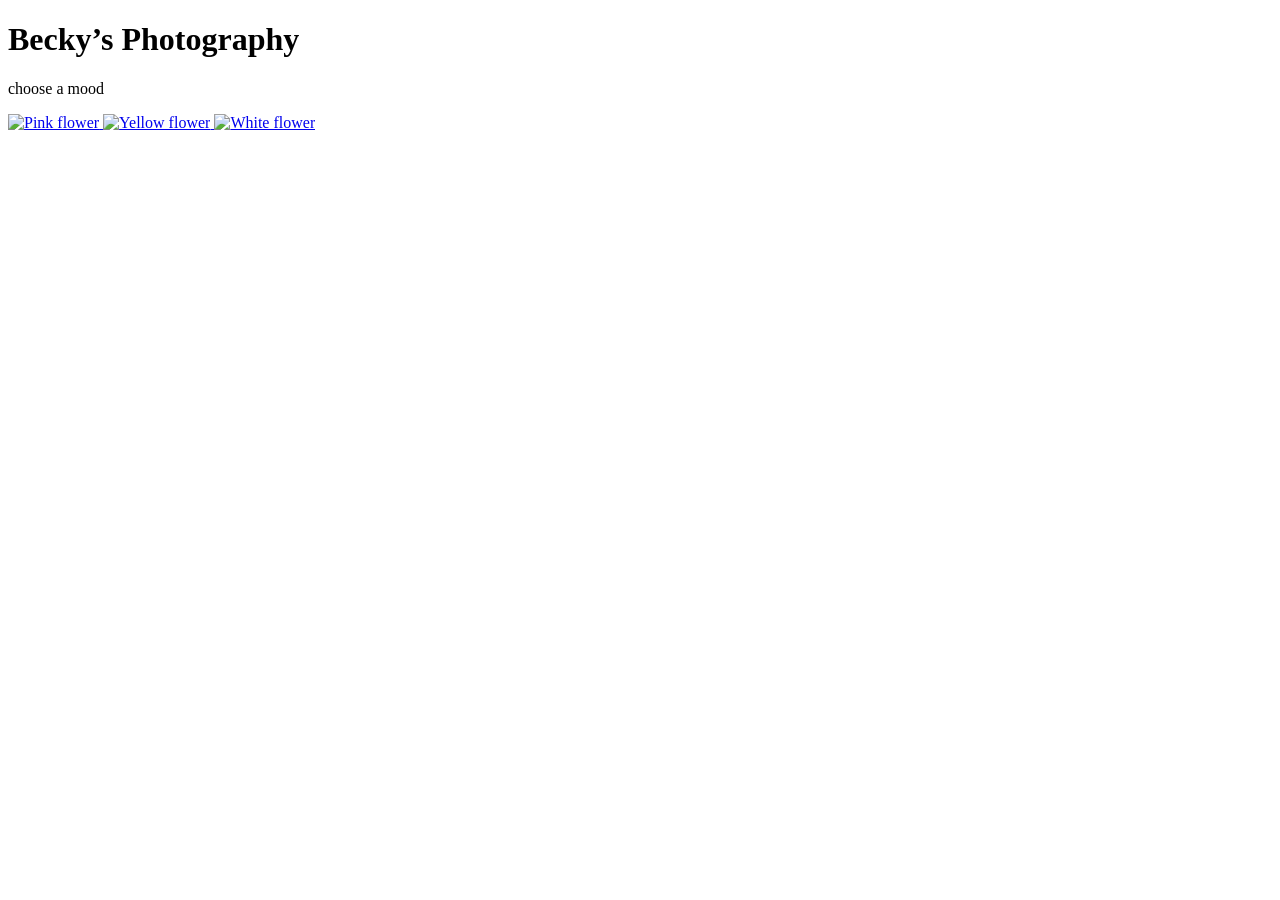
==== index.html @ 24a8c789 "Create index.html" ====
<!DOCTYPE html>
<html>
<head>
    <title>Becky's Photography</title>
    <link rel="stylesheet" href="style.css">
</head>
<body class="home">

    <h1>Becky’s Photography</h1>
    <p class="subtitle">choose a mood</p>

    <div class="flower-menu">
        <a href="pink.html">
            <img src="pinkflower.png" alt="Pink flower">
        </a>

        <a href="yellow.html">
            <img src="yellowflower.png" alt="Yellow flower">
        </a>

        <a href="white.html">
            <img src="whiteflower.png" alt="White flower">
        </a>
    </div>

</body>
</html>
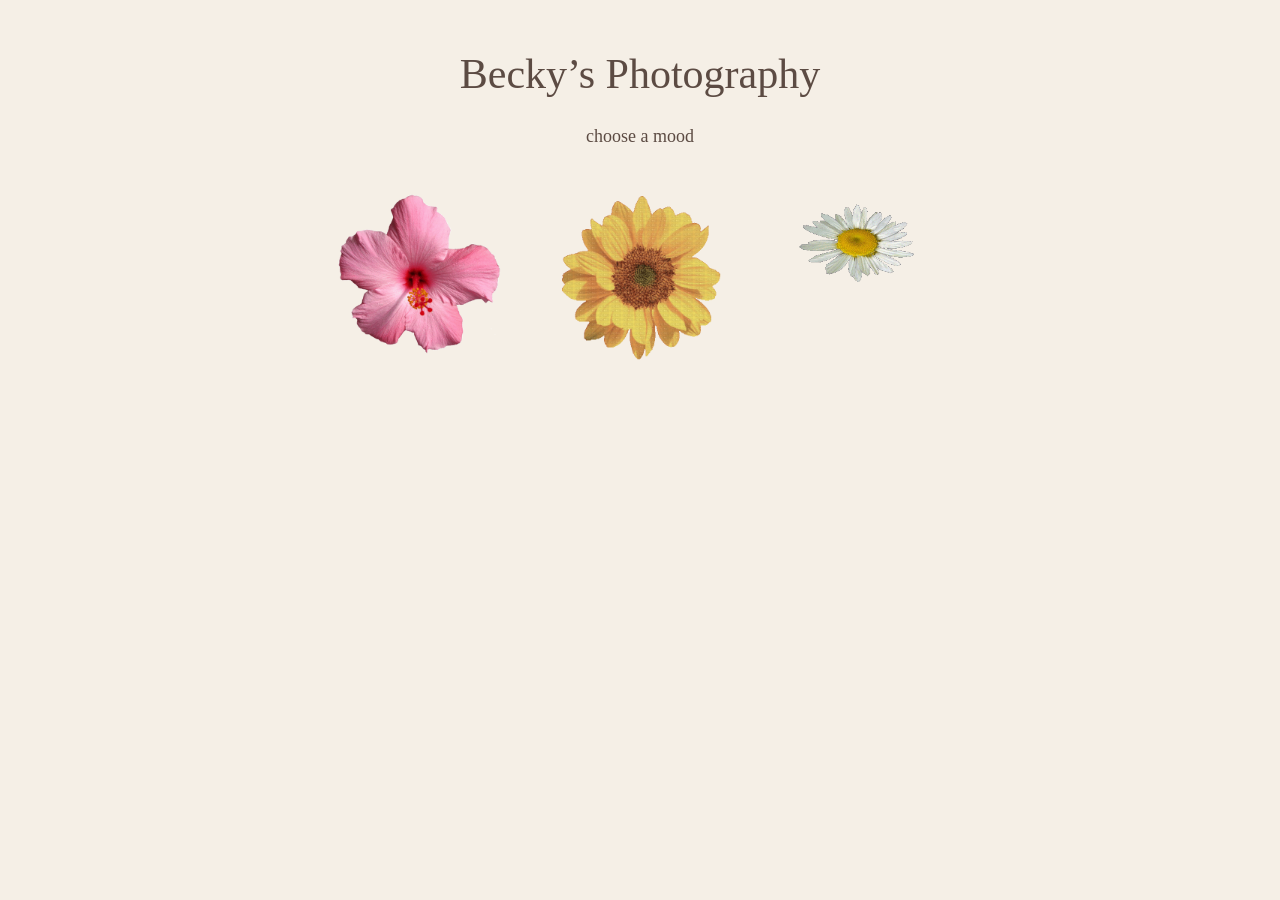
==== commit aa5896b8: "Update index.html" ====
--- a/index.html
+++ b/index.html
@@ -11,15 +11,15 @@
 
     <div class="flower-menu">
         <a href="pink.html">
-            <img src="pinkflower.png" alt="Pink flower">
+            <img src="pinkflower.gif" alt="Pink flower">
         </a>
 
         <a href="yellow.html">
-            <img src="yellowflower.png" alt="Yellow flower">
+            <img src="yellowflower.gif" alt="Yellow flower">
         </a>
 
         <a href="white.html">
-            <img src="whiteflower.png" alt="White flower">
+            <img src="whiteflower.gif" alt="White flower">
         </a>
     </div>
 
--- a/style.css
+++ b/style.css
@@ -0,0 +1,80 @@
+body {
+    margin: 0;
+    padding: 0;
+    font-family: Georgia, serif;
+    text-align: center;
+    color: #5c4b43;
+}
+
+.home {
+    background-color: #f5efe6;
+}
+
+.pink-page {
+    background-color: #f8e6ea;
+}
+
+.yellow-page {
+    background-color: #f3ecd2;
+}
+
+.white-page {
+    background-color: #f4f1eb;
+}
+
+h1 {
+    margin-top: 50px;
+    font-size: 42px;
+    font-weight: normal;
+}
+
+.subtitle {
+    font-size: 18px;
+    margin-bottom: 40px;
+}
+
+.flower-menu {
+    display: flex;
+    justify-content: center;
+    gap: 40px;
+    margin-top: 40px;
+    flex-wrap: wrap;
+}
+
+.flower-menu img {
+    width: 180px;
+    height: auto;
+    transition: transform 0.2s;
+}
+
+.flower-menu img:hover {
+    transform: scale(1.08);
+}
+
+.back {
+    display: block;
+    margin-top: 20px;
+    text-decoration: none;
+    color: #7a665c;
+    font-size: 18px;
+}
+
+h2 {
+    font-size: 32px;
+    font-weight: normal;
+    margin-top: 20px;
+}
+
+.gallery {
+    display: flex;
+    justify-content: center;
+    gap: 20px;
+    flex-wrap: wrap;
+    padding: 40px;
+}
+
+.gallery img {
+    width: 250px;
+    height: auto;
+    border-radius: 10px;
+}
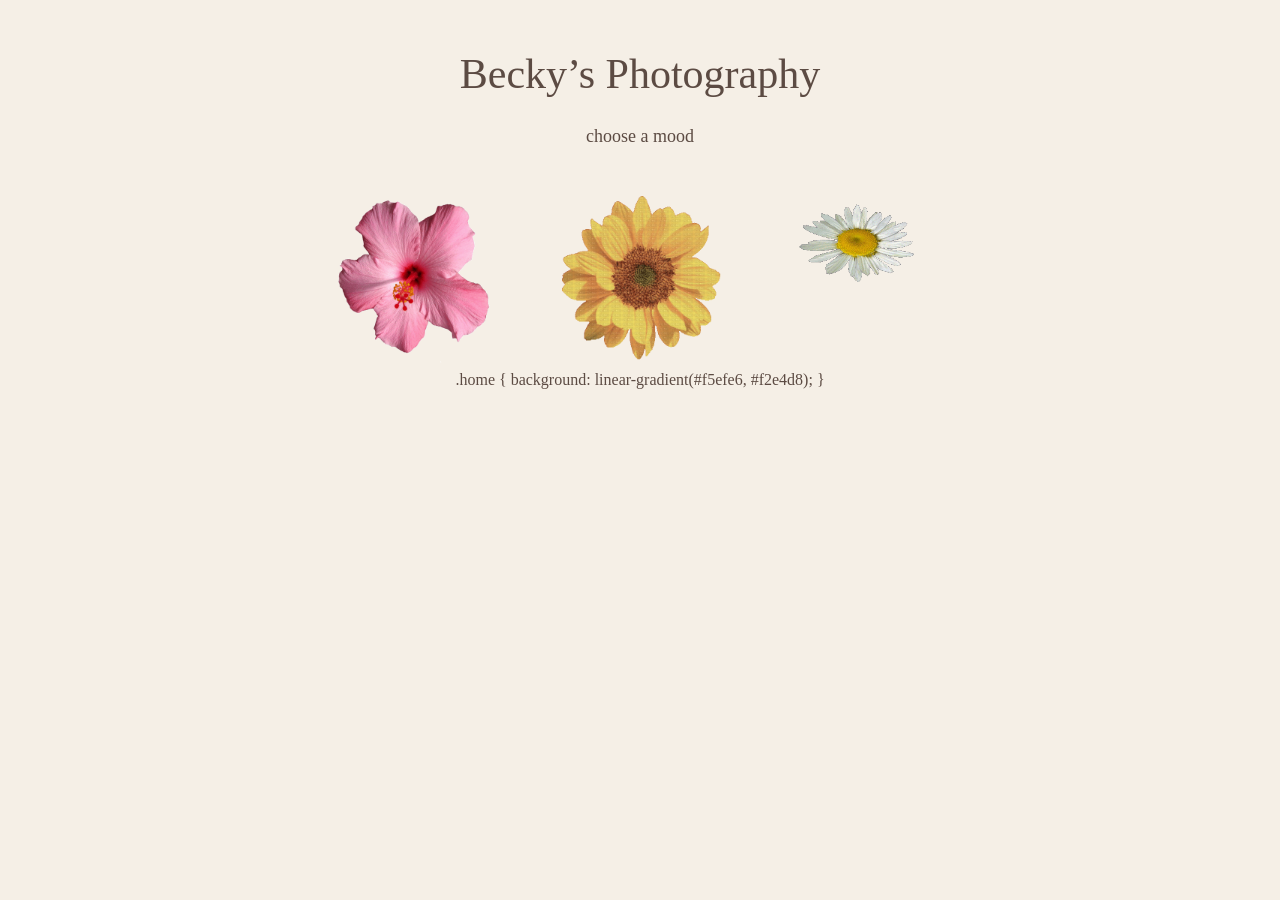
==== commit a2099a1f: "Update index.html" ====
--- a/index.html
+++ b/index.html
@@ -25,3 +25,6 @@
 
 </body>
 </html>
+.home {
+    background: linear-gradient(#f5efe6, #f2e4d8);
+}
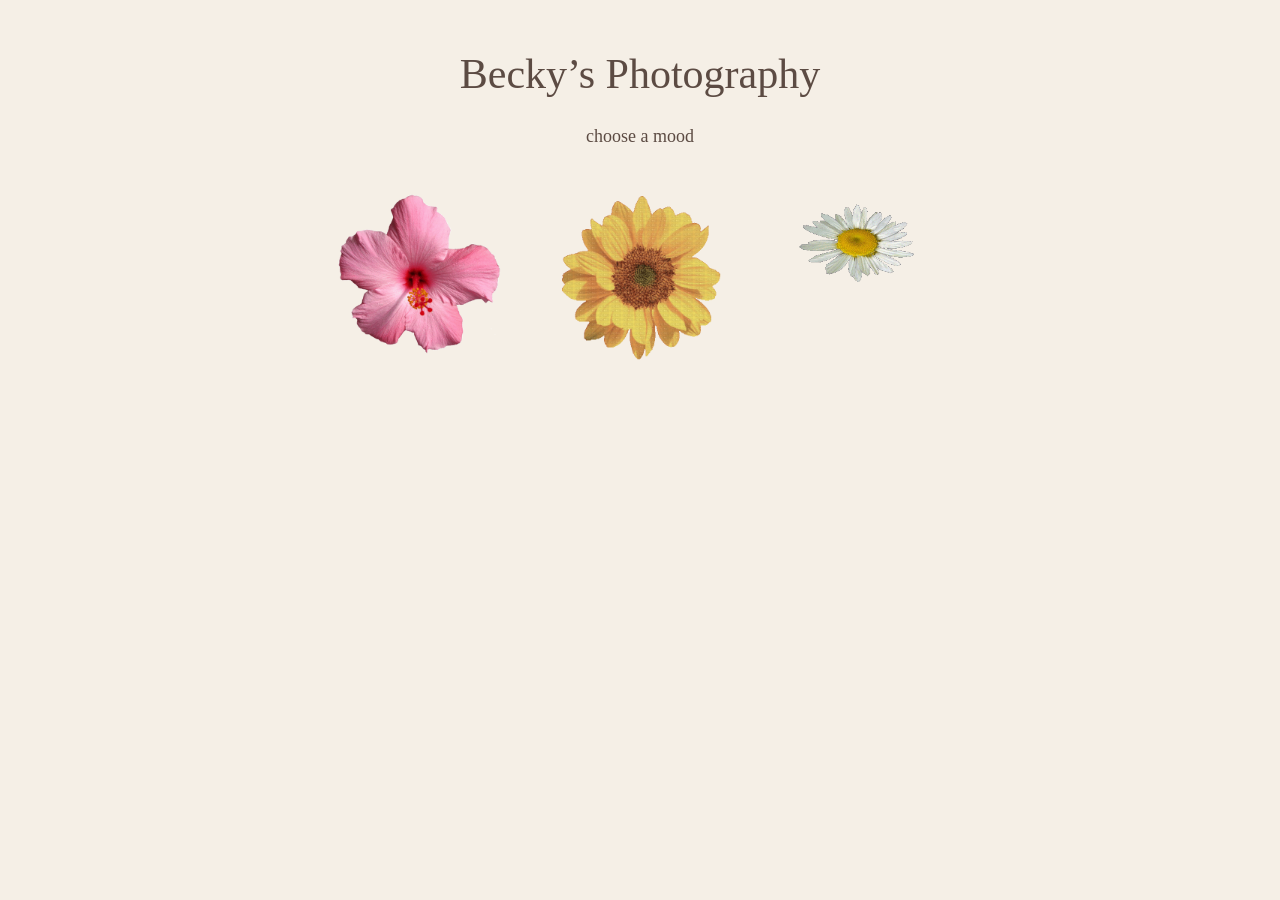
==== commit ed5be8a4: "Update index.html" ====
--- a/index.html
+++ b/index.html
@@ -25,6 +25,3 @@
 
 </body>
 </html>
-.home {
-    background: linear-gradient(#f5efe6, #f2e4d8);
-}
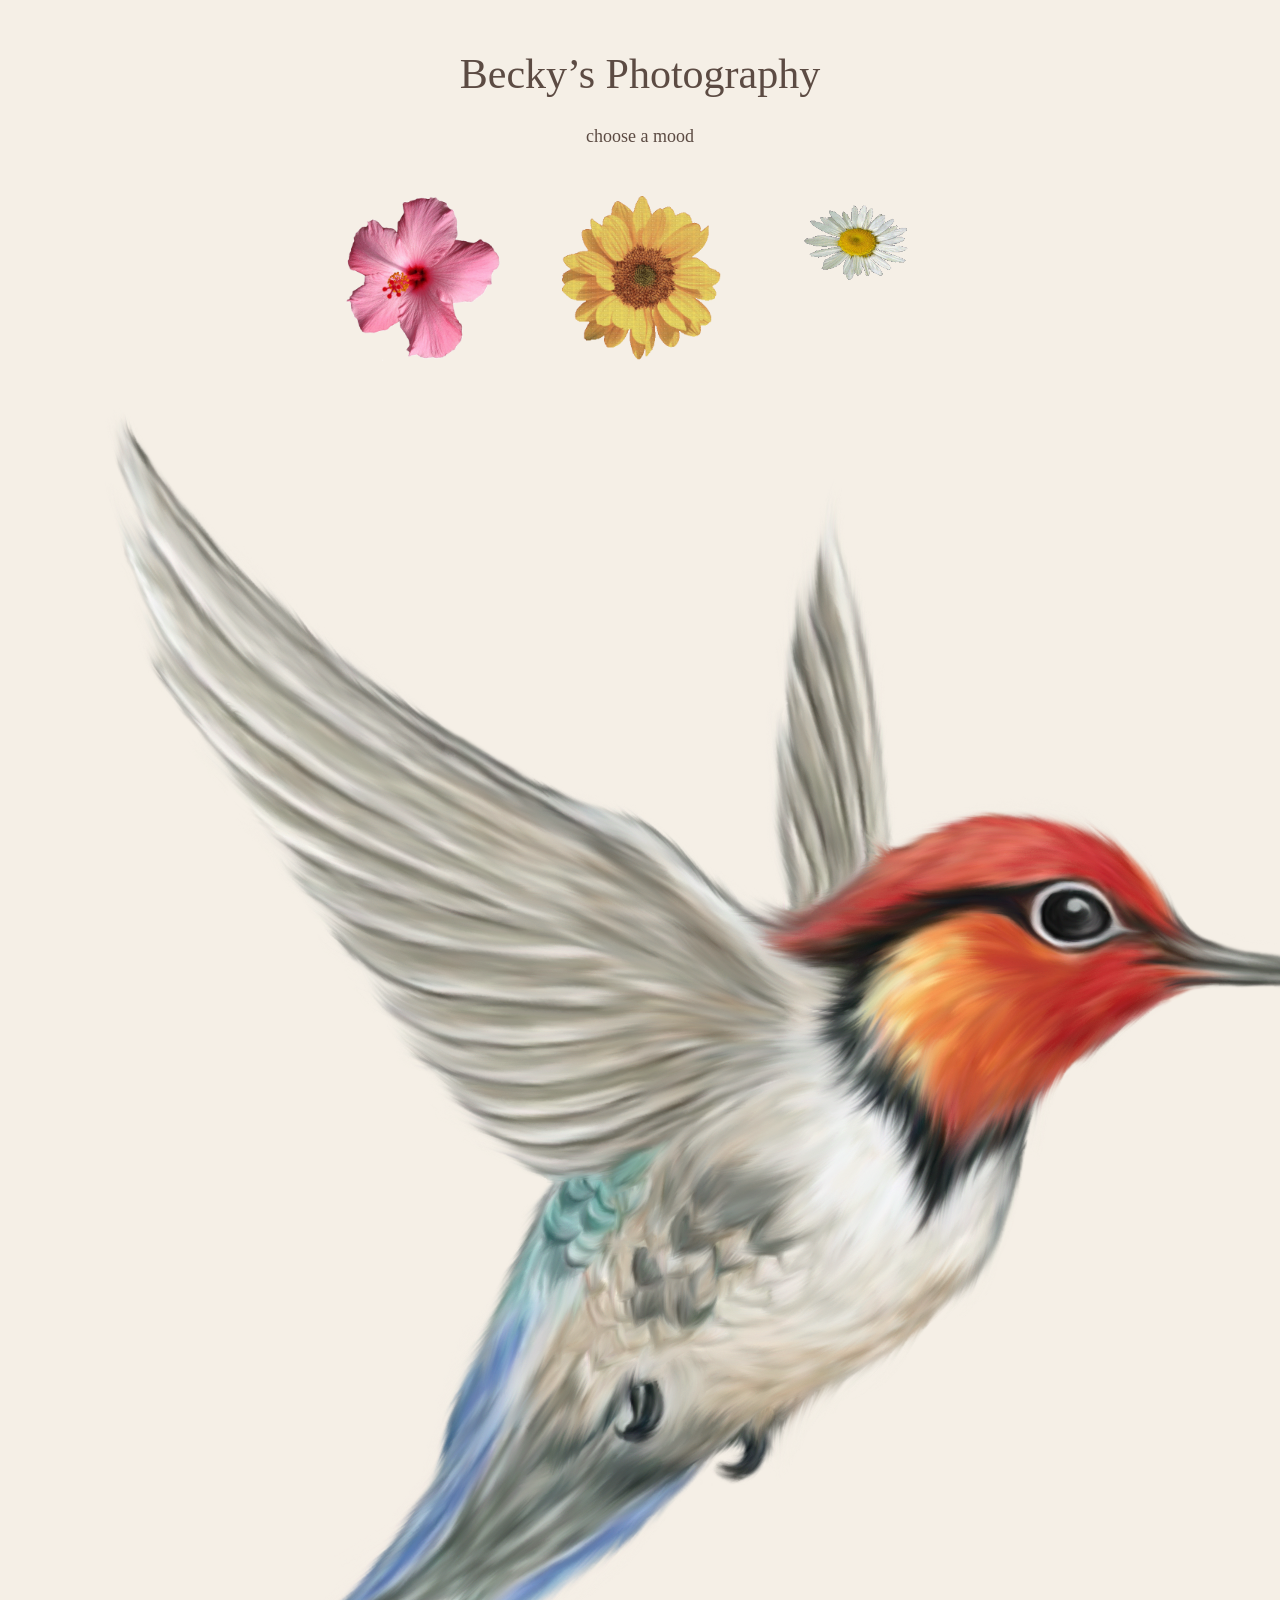
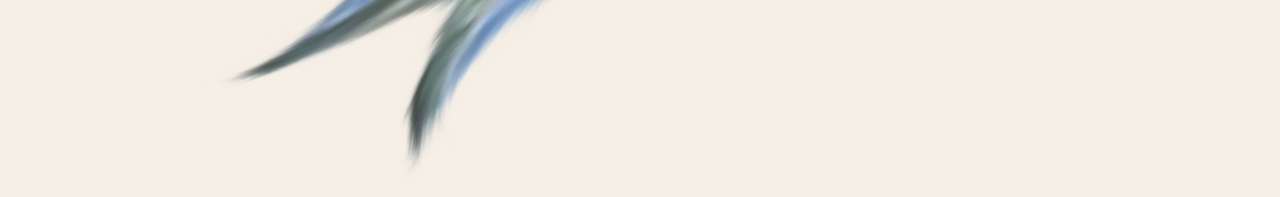
==== commit 6ddb6f12: "Update index.html" ====
--- a/index.html
+++ b/index.html
@@ -22,6 +22,22 @@
             <img src="whiteflower.gif" alt="White flower">
         </a>
     </div>
+    <img src="bird.png" id="bird-cursor">
 
 </body>
 </html>
+<script>
+document.addEventListener("mousemove", function(e) {
+    let sparkle = document.createElement("div");
+    sparkle.className = "sparkle";
+
+    sparkle.style.left = e.pageX + "px";
+    sparkle.style.top = e.pageY + "px";
+
+    document.body.appendChild(sparkle);
+
+    setTimeout(() => {
+        sparkle.remove();
+    }, 800);
+});
+</script>
--- a/style.css
+++ b/style.css
@@ -4,6 +4,7 @@
     font-family: Georgia, serif;
     text-align: center;
     color: #5c4b43;
+    cursor: url("bird.png") 16 16, auto;
 }
 
 .home {
@@ -78,3 +79,25 @@
     height: auto;
     border-radius: 10px;
 }
+
+.sparkle {
+    position: absolute;
+    width: 6px;
+    height: 6px;
+    background: #ffffff;
+    border-radius: 50%;
+    pointer-events: none;
+    opacity: 0.8;
+    animation: fade 0.8s ease-out;
+}
+
+@keyframes fade {
+    from {
+        opacity: 1;
+        transform: scale(1);
+    }
+    to {
+        opacity: 0;
+        transform: scale(2);
+    }
+}
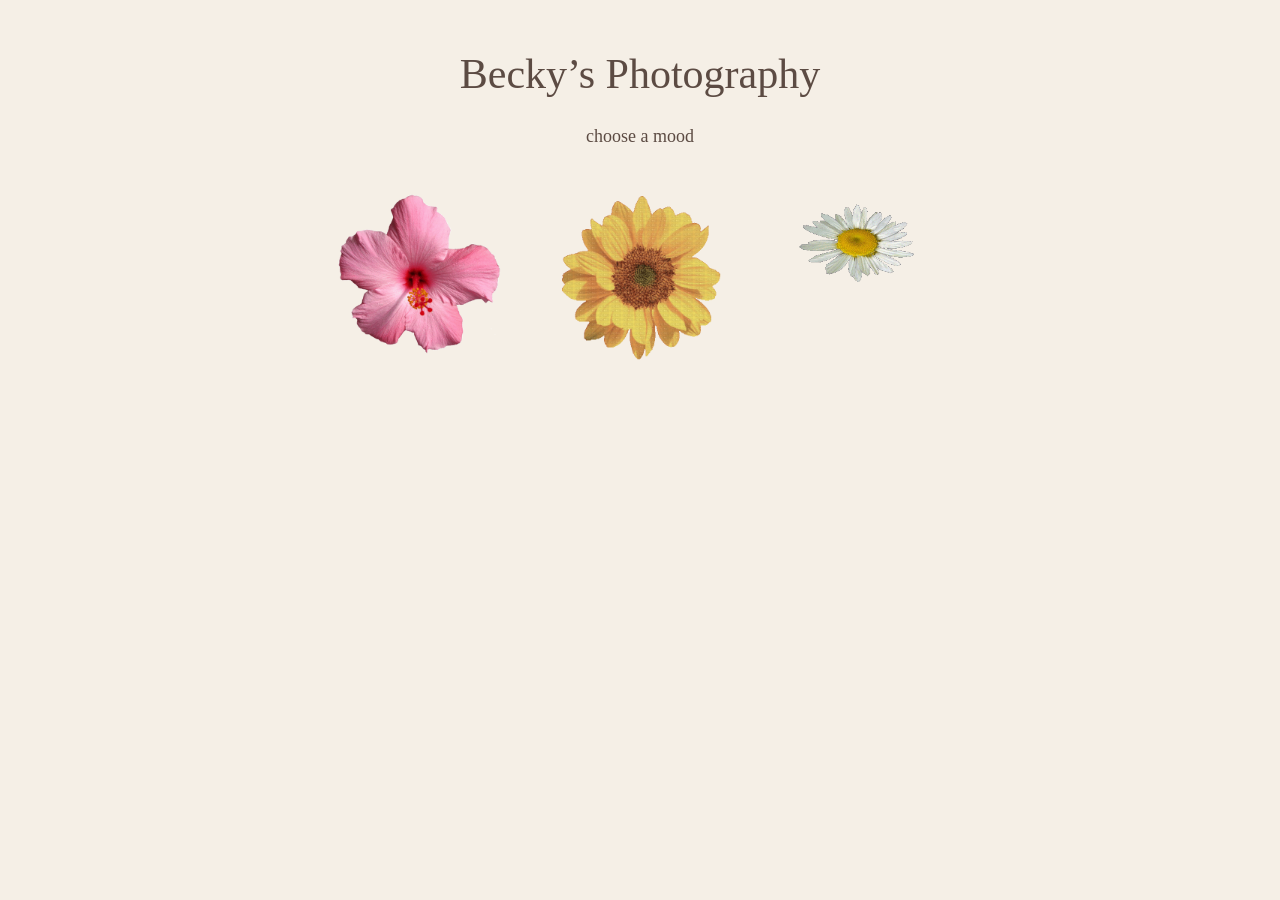
==== commit 4b618fea: "Update index.html" ====
--- a/index.html
+++ b/index.html
@@ -22,7 +22,6 @@
             <img src="whiteflower.gif" alt="White flower">
         </a>
     </div>
-    <img src="bird.png" id="bird-cursor">
 
 </body>
 </html>
--- a/style.css
+++ b/style.css
@@ -100,4 +100,3 @@
         opacity: 0;
         transform: scale(2);
     }
-}
